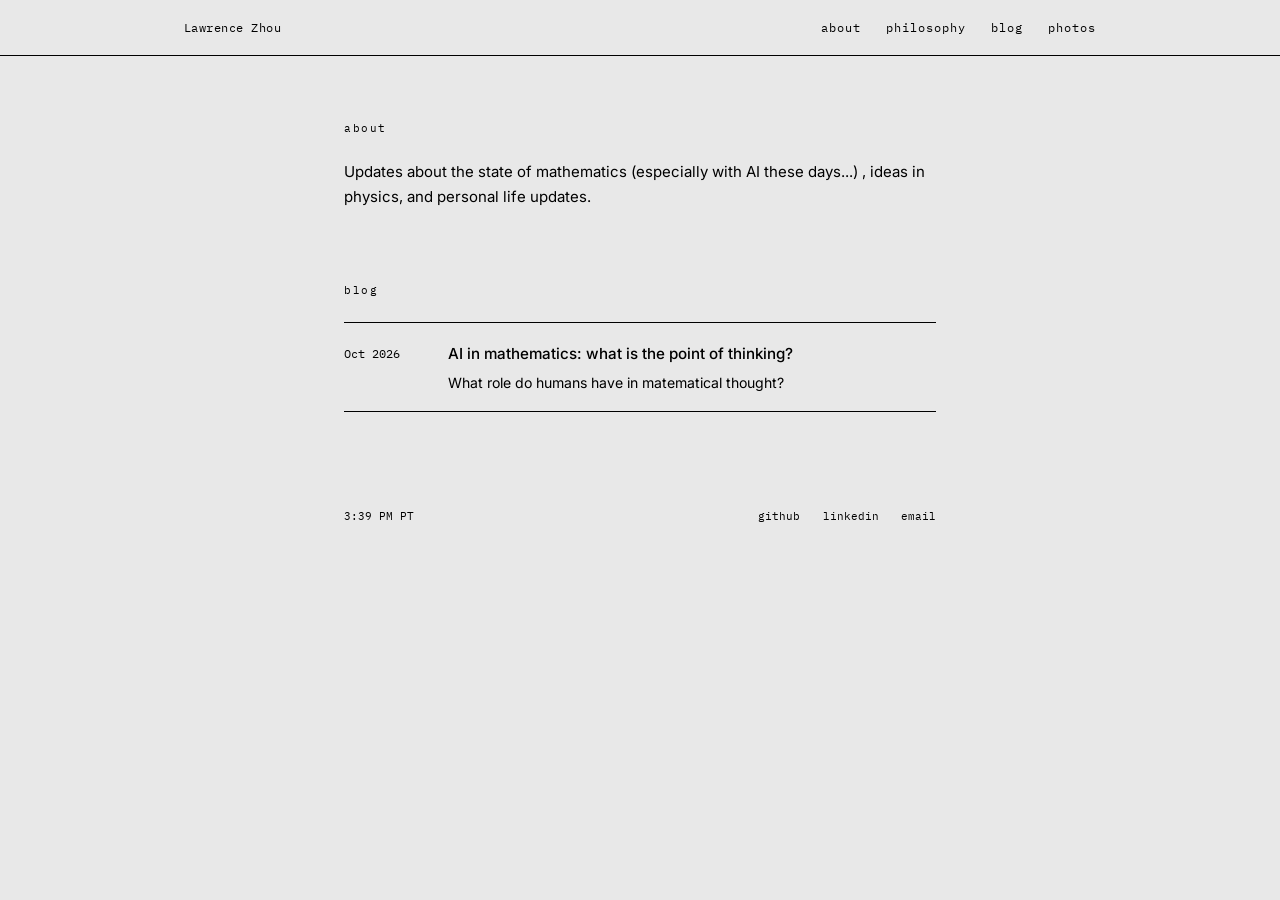
==== blog.html @ b0815f1c "Update meta description in blog.html" ====
<!DOCTYPE html>
<html lang="en">
<head>
  <meta charset="UTF-8" />
  <meta name="viewport" content="width=device-width, initial-scale=1.0" />
  <title>Blog — Lawrence Zhou</title>
  <meta name="description" content="Lawrence Zhou" />
  <link rel="icon" href="data:image/svg+xml,%3Csvg xmlns='http://www.w3.org/2000/svg' viewBox='0 0 16 16'%3E%3Ccircle cx='8' cy='8' r='4' fill='%231A1915'/%3E%3C/svg%3E" />
  <link rel="preconnect" href="https://fonts.googleapis.com" />
  <link rel="preconnect" href="https://fonts.gstatic.com" crossorigin />
  <link href="https://fonts.googleapis.com/css2?family=Inter:wght@400;500&family=IBM+Plex+Mono:wght@400;500&display=swap" rel="stylesheet" />
  <link rel="stylesheet" href="css/styles.css" />
</head>
<body>

  <nav>
    <div class="nav-inner">
      <a class="nav-name" href="index.html">Lawrence Zhou</a>
      <ul class="nav-links">
        <li><a href="index.html">about</a></li>
        <li><a href="philosophy.html">philosophy</a></li>
        <li><a href="blog.html" class="active">blog</a></li>
        <li><a href="life.html">photos</a></li>
      </ul>
    </div>
  </nav>

  <main class="page">
    <section class="reveal">
      <div class="label"><span>about</span></div>
      <div class="prose">
        <p>Updates about the state of mathematics (especially with AI these days...) , ideas in physics, and personal life updates.</p>
      </div>
    </section>
    <section class="reveal">
      <div class="label"><span>blog</span></div>
      <!-- Newest first. To add a post: copy posts/first-post.html, then add a line here. -->
      <ul class="entries">
        <li><a class="entry" href="posts/first-post.html">
          <span class="year">Oct 2026</span>
          <div><h3>AI in mathematics: what is the point of thinking? </h3><p>What role do humans have in matematical thought?</p></div>
        </a></li>
      </ul>
    </section>
  </main>

  <footer>
    <span id="clock"></span>
    <a href="#">github</a>
    <a href="#">linkedin</a>
    <a href="mailto:you@example.com">email</a>
  </footer>

  <script src="js/main.js"></script>
</body>
</html>
---- css/styles.css ----
/* ─────────────────────────────────────────────
   styles.css — shared by every page
   ───────────────────────────────────────────── */

/* Design tokens: change these to re-theme the whole site */
:root {
  --bg:     #E8E8E8;   /* warm off-white page */
  --ink:    #000000;   /* main text */
  --ink-2:  #000000;   /* secondary text */
  --ink-3:  #000000;   /* faint text (years, labels) */
  --rule:   #000000;   /* thin divider lines */
  --f-sans: 'Inter', system-ui, sans-serif;
  --f-mono: 'IBM Plex Mono', ui-monospace, monospace;
  --nav-h:  56px;
  --w:      640px;     /* reading width */
}

* { box-sizing: border-box; margin: 0; padding: 0; }

/* Smooth crossfade between pages (Chrome/Edge/Safari) */
@view-transition { navigation: auto; }

html { scroll-behavior: smooth; scroll-padding-top: calc(var(--nav-h) + 1rem); }

body {
  background: var(--bg);
  color: var(--ink);
  font-family: var(--f-sans);
  font-size: 15px;
  line-height: 1.65;
  -webkit-font-smoothing: antialiased;
}

a { color: inherit; text-decoration: underline; text-decoration-color: var(--rule); text-underline-offset: 3px; transition: text-decoration-color .2s; }
a:hover { text-decoration-color: var(--ink); }

/* ── Top bar ─────────────────────────────────── */
nav {
  position: fixed; top: 0; left: 0; right: 0;
  height: var(--nav-h);
  background: rgba(232, 232, 232, 0.85);
  backdrop-filter: blur(8px);
  -webkit-backdrop-filter: blur(8px);
  border-bottom: 1px solid var(--rule);
  z-index: 1000;
}
.nav-inner {
  max-width: 960px; height: 100%;
  margin: 0 auto; padding: 0 1.5rem;
  display: flex; align-items: center; justify-content: space-between;
}
.nav-name { font-family: var(--f-mono); font-size: .78rem; letter-spacing: .04em; text-decoration: none; }
.nav-links { display: flex; gap: 1.6rem; list-style: none; }
.nav-links a {
  font-family: var(--f-mono); font-size: .72rem; letter-spacing: .08em;
  color: var(--ink-3); text-decoration: none; transition: color .2s;
}
.nav-links a:hover, .nav-links a.active { color: var(--ink); }

/* ── Page layout ─────────────────────────────── */
main.page {
  max-width: var(--w);
  margin: 0 auto;
  padding: calc(var(--nav-h) + 4rem) 1.5rem 6rem;
}
section + section { margin-top: 4.5rem; }

.label {
  font-family: var(--f-mono); font-size: .68rem; letter-spacing: .14em;
  text-transform: lowercase; color: var(--ink-3);
  margin-bottom: 1.4rem;
  display: flex; justify-content: space-between; align-items: center;
}
.intro { font-size: 1.05rem; }
.intro p + p, .prose p + p { margin-top: 1rem; }
.prose { color: var(--ink-2); }

/* Small text button (used for "shuffle") */
.text-btn {
  font-family: var(--f-mono); font-size: .66rem; letter-spacing: .12em;
  color: var(--ink-3); background: none; border: 1px solid var(--rule);
  padding: .3rem .7rem; cursor: pointer; transition: color .2s, border-color .2s;
}
.text-btn:hover { color: var(--ink); border-color: var(--ink-2); }

/* ── Entry list: projects, blog posts ────────── */
.entries { list-style: none; }
.entry {
  display: grid;
  grid-template-columns: 5.5rem 1fr;   /* year column + content */
  gap: 1rem;
  padding: 1.1rem 0;
  border-top: 1px solid var(--rule);
}
.entry:last-child { border-bottom: 1px solid var(--rule); }
.entry .year { font-family: var(--f-mono); font-size: .72rem; color: var(--ink-3); padding-top: .2rem; }
.entry h3 { font-size: .95rem; font-weight: 500; }
.entry p { color: var(--ink-2); font-size: .88rem; margin-top: .3rem; }
.entry .where { font-family: var(--f-mono); font-size: .68rem; color: var(--ink-3); margin-top: .35rem; }
a.entry { text-decoration: none; transition: background .2s; }
a.entry:hover h3 { text-decoration: underline; text-underline-offset: 3px; }

/* ── Footer ──────────────────────────────────── */
footer {
  max-width: var(--w); margin: 0 auto; padding: 0 1.5rem 3rem;
  display: flex; gap: 1.4rem;
  font-family: var(--f-mono); font-size: .68rem; color: var(--ink-3);
}
footer a { text-decoration: none; }
footer a:hover { color: var(--ink); }
#clock { margin-right: auto; }

/* ── Fade-in on scroll ───────────────────────── */
@media (prefers-reduced-motion: no-preference) {
  .reveal { opacity: 0; transform: translateY(12px); transition: opacity .6s ease, transform .6s ease; }
  .reveal.visible { opacity: 1; transform: none; }
}

/* ── Phones ──────────────────────────────────── */
@media (max-width: 560px) {
  .nav-links { gap: 1rem; }
  .nav-name { display: none; }          /* not enough room for name + 4 links */
  .nav-inner { justify-content: center; }
  .entry { grid-template-columns: 1fr; gap: .2rem; }
}
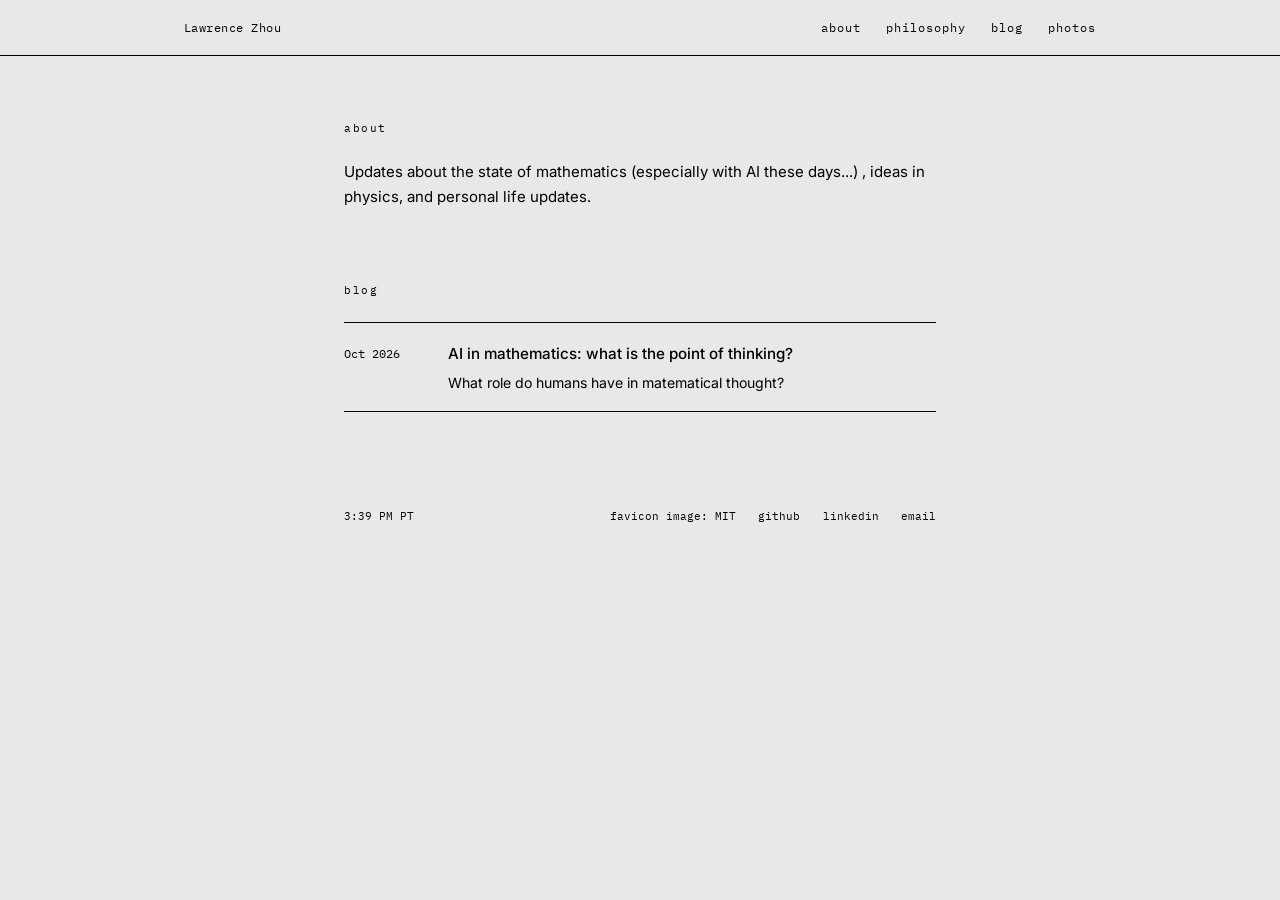
==== commit 137eef53: "Add favicon image attribution to footer Added a span element to display favicon image attribution." ====
--- a/blog.html
+++ b/blog.html
@@ -46,9 +46,10 @@
 
   <footer>
     <span id="clock"></span>
-    <a href="#">github</a>
-    <a href="#">linkedin</a>
-    <a href="mailto:you@example.com">email</a>
+    <span>favicon image: MIT</span>
+    <a href="https://github.com/lorizhou1" target="_blank" rel="noopener" >github</a>
+    <a href="https://www.linkedin.com/in/lawrence-zhou-559408344" target="_blank" rel="noopener" >linkedin</a>
+    <a href="mailto:contactlawrencezhou@gmail.com" >email</a>
   </footer>
 
   <script src="js/main.js"></script>
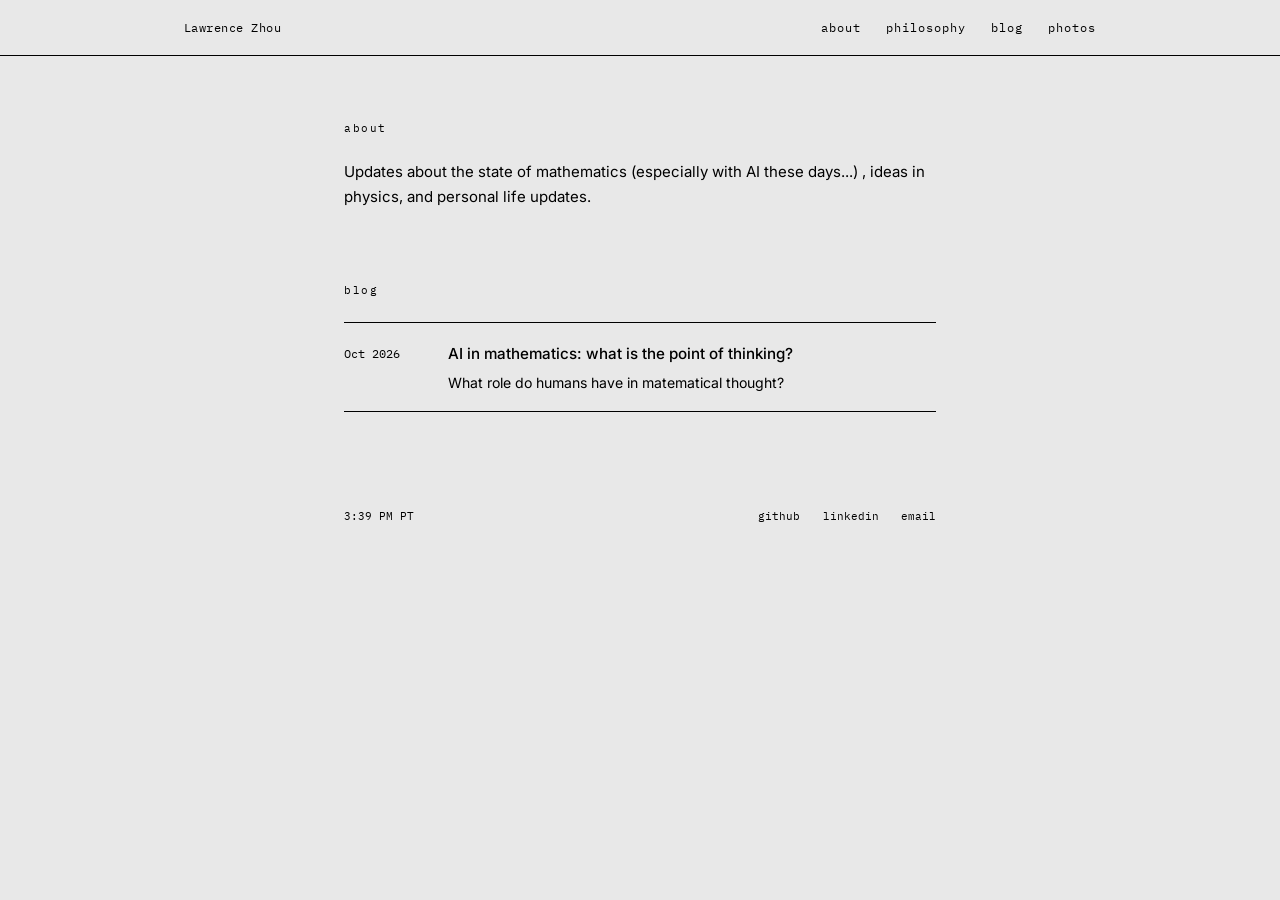
==== commit 8dca033a: "Remove favicon image text from footer Removed the favicon image text from the footer." ====
--- a/blog.html
+++ b/blog.html
@@ -5,7 +5,7 @@
   <meta name="viewport" content="width=device-width, initial-scale=1.0" />
   <title>Blog — Lawrence Zhou</title>
   <meta name="description" content="Lawrence Zhou" />
-  <link rel="icon" href="data:image/svg+xml,%3Csvg xmlns='http://www.w3.org/2000/svg' viewBox='0 0 16 16'%3E%3Ccircle cx='8' cy='8' r='4' fill='%231A1915'/%3E%3C/svg%3E" />
+  <link rel="icon" href="favicon.jpg" type="image/jpeg" />
   <link rel="preconnect" href="https://fonts.googleapis.com" />
   <link rel="preconnect" href="https://fonts.gstatic.com" crossorigin />
   <link href="https://fonts.googleapis.com/css2?family=Inter:wght@400;500&family=IBM+Plex+Mono:wght@400;500&display=swap" rel="stylesheet" />
@@ -46,7 +46,6 @@
 
   <footer>
     <span id="clock"></span>
-    <span>favicon image: MIT</span>
     <a href="https://github.com/lorizhou1" target="_blank" rel="noopener" >github</a>
     <a href="https://www.linkedin.com/in/lawrence-zhou-559408344" target="_blank" rel="noopener" >linkedin</a>
     <a href="mailto:contactlawrencezhou@gmail.com" >email</a>
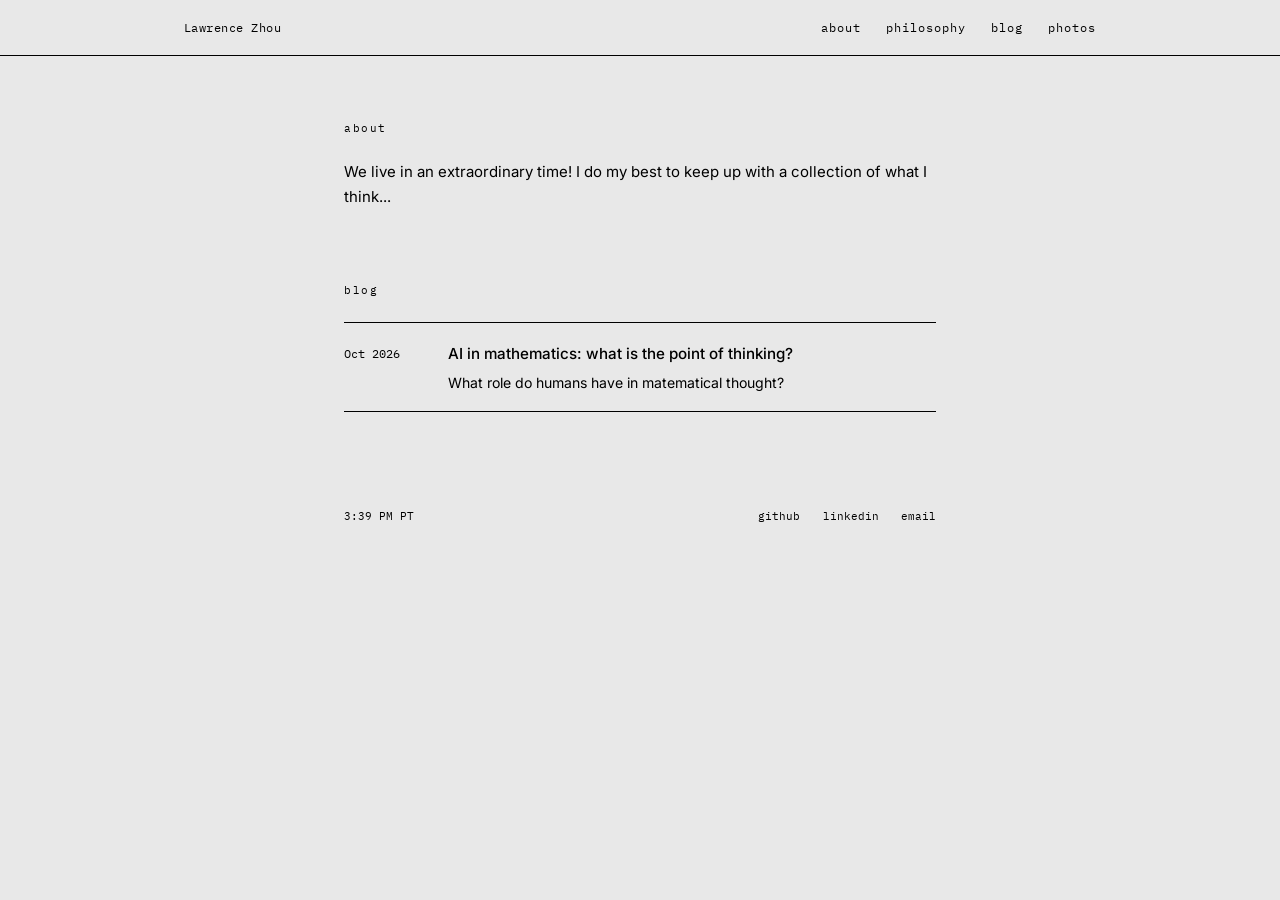
==== commit 3ecd9cf7: "Update blog description text" ====
--- a/blog.html
+++ b/blog.html
@@ -5,7 +5,7 @@
   <meta name="viewport" content="width=device-width, initial-scale=1.0" />
   <title>Blog — Lawrence Zhou</title>
   <meta name="description" content="Lawrence Zhou" />
-  <link rel="icon" href="favicon.jpg" type="image/jpeg" />
+  <link rel="icon" href="favicon.png" type="image/png" />
   <link rel="preconnect" href="https://fonts.googleapis.com" />
   <link rel="preconnect" href="https://fonts.gstatic.com" crossorigin />
   <link href="https://fonts.googleapis.com/css2?family=Inter:wght@400;500&family=IBM+Plex+Mono:wght@400;500&display=swap" rel="stylesheet" />
@@ -29,7 +29,7 @@
     <section class="reveal">
       <div class="label"><span>about</span></div>
       <div class="prose">
-        <p>Updates about the state of mathematics (especially with AI these days...) , ideas in physics, and personal life updates.</p>
+        <p>We live in an extraordinary time! I do my best to keep up with a collection of what I think... </p>
       </div>
     </section>
     <section class="reveal">
